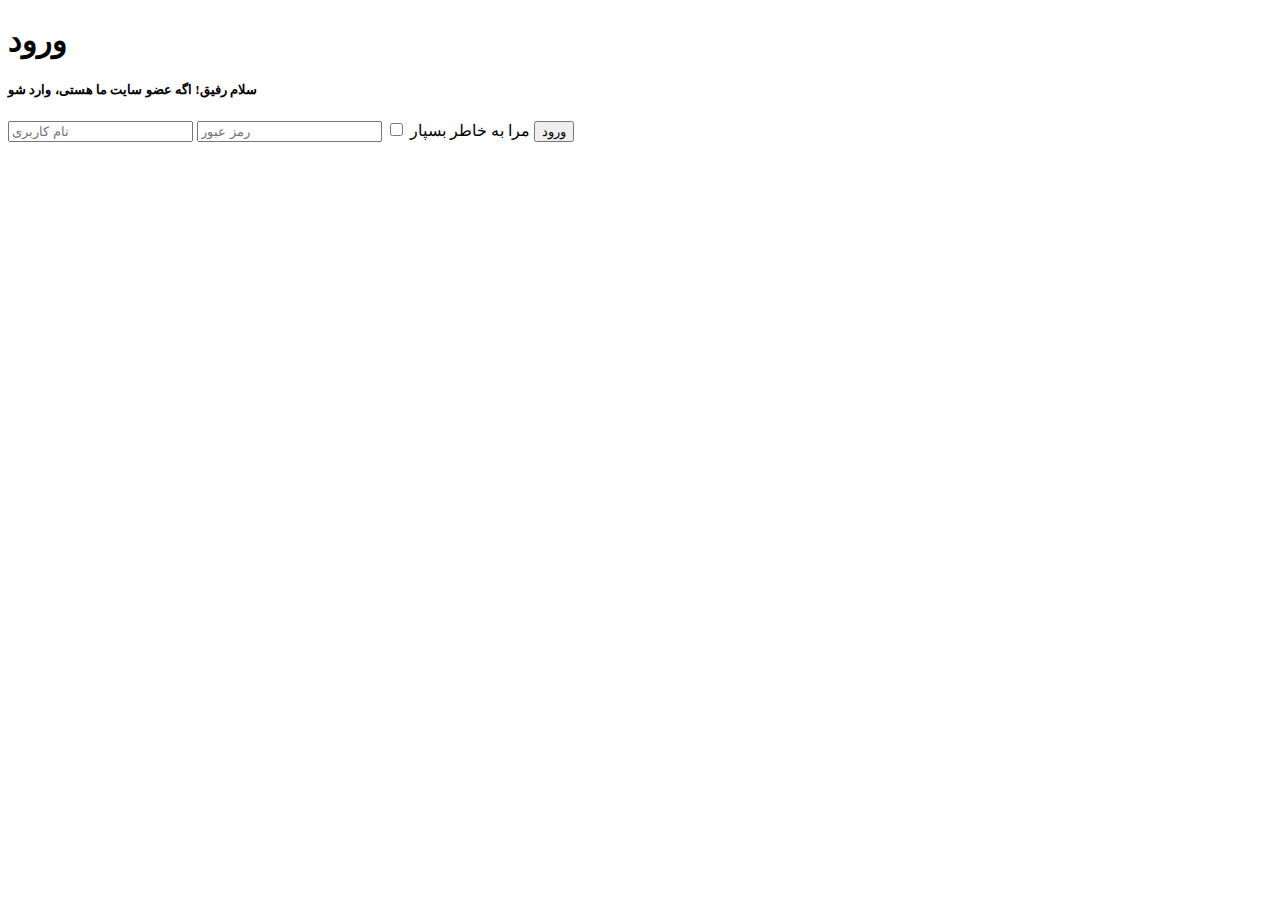
==== BookingWeb/html/login.html @ 05711349 "Add files via upload" ====
<!DOCTYPE html>
<html lang="en">
    <head>
        <meta charset = "UTF-8">
        <meta name="viewport" content="width=device-width, intial-scale=1.0">
        <meta http-equiv="X-UA-Compatible" content="ie-edge">
        <title>صفحه ورود</title>
        <link rel="stylesheet" href="C:\Users\Alireza\Desktop\BookingWeb\css\style.css">
    </head>
    <body>
        <form class="login">
            <h1>ورود</h1>
            <h5>سلام رفیق! اگه عضو سایت ما هستی، وارد شو</h5>
            <input type="text" placeholder="نام کاربری">
            <input type="password" placeholder="رمز عبور">
            <span>
                <input type="checkbox" id="rememberme"/>
                <label for="rememberne">مرا به خاطر بسپار</label>
            </span>
            <input type="submit" class="btn" value="ورود">
        </form>
</body>
</html>
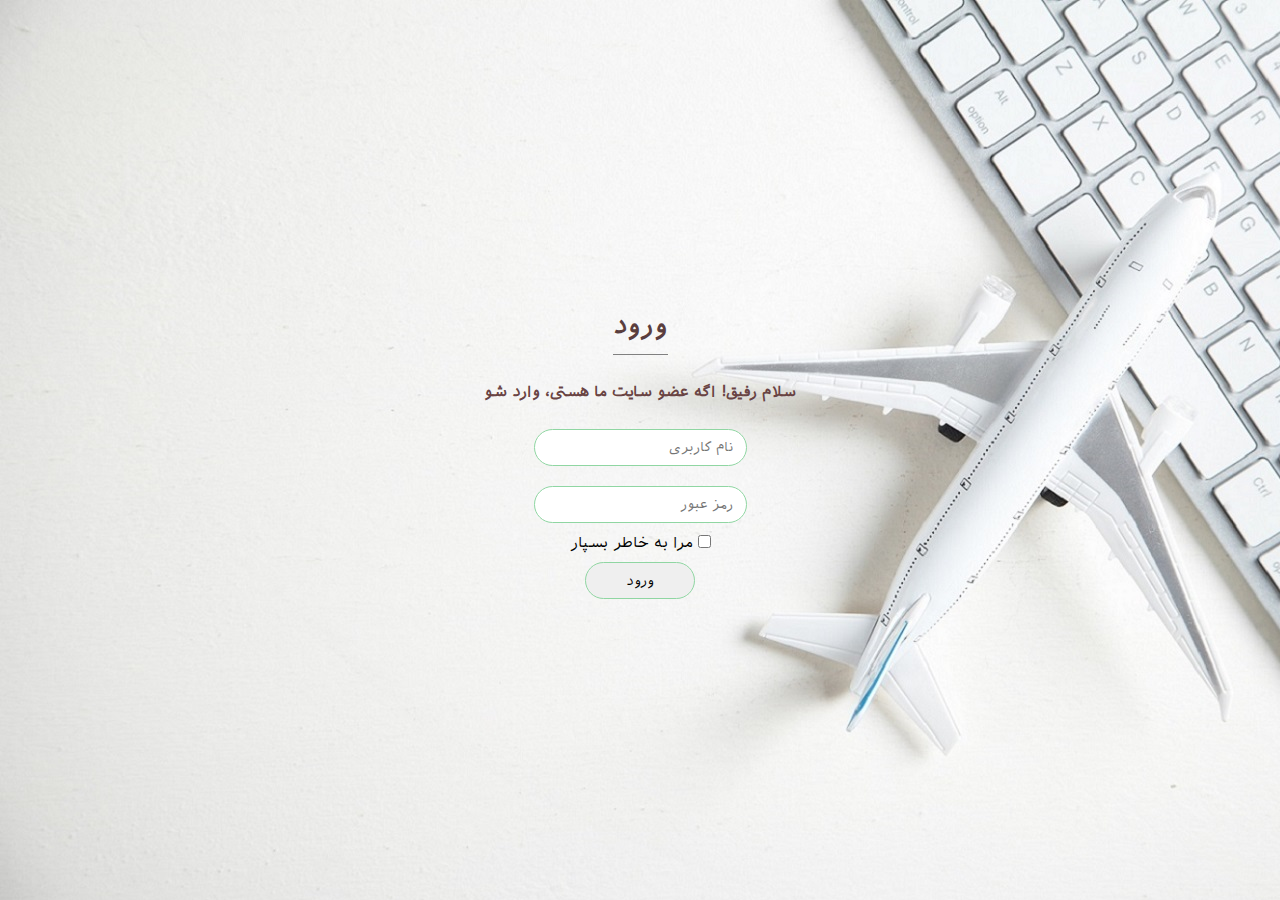
==== commit 4a2051a7: "Add files via upload" ====
--- a/BookingWeb/html/login.html
+++ b/BookingWeb/html/login.html
@@ -5,7 +5,7 @@
         <meta name="viewport" content="width=device-width, intial-scale=1.0">
         <meta http-equiv="X-UA-Compatible" content="ie-edge">
         <title>صفحه ورود</title>
-        <link rel="stylesheet" href="C:\Users\Alireza\Desktop\BookingWeb\css\style.css">
+        <link rel="stylesheet" href="..\css\style.css">
     </head>
     <body>
         <form class="login">
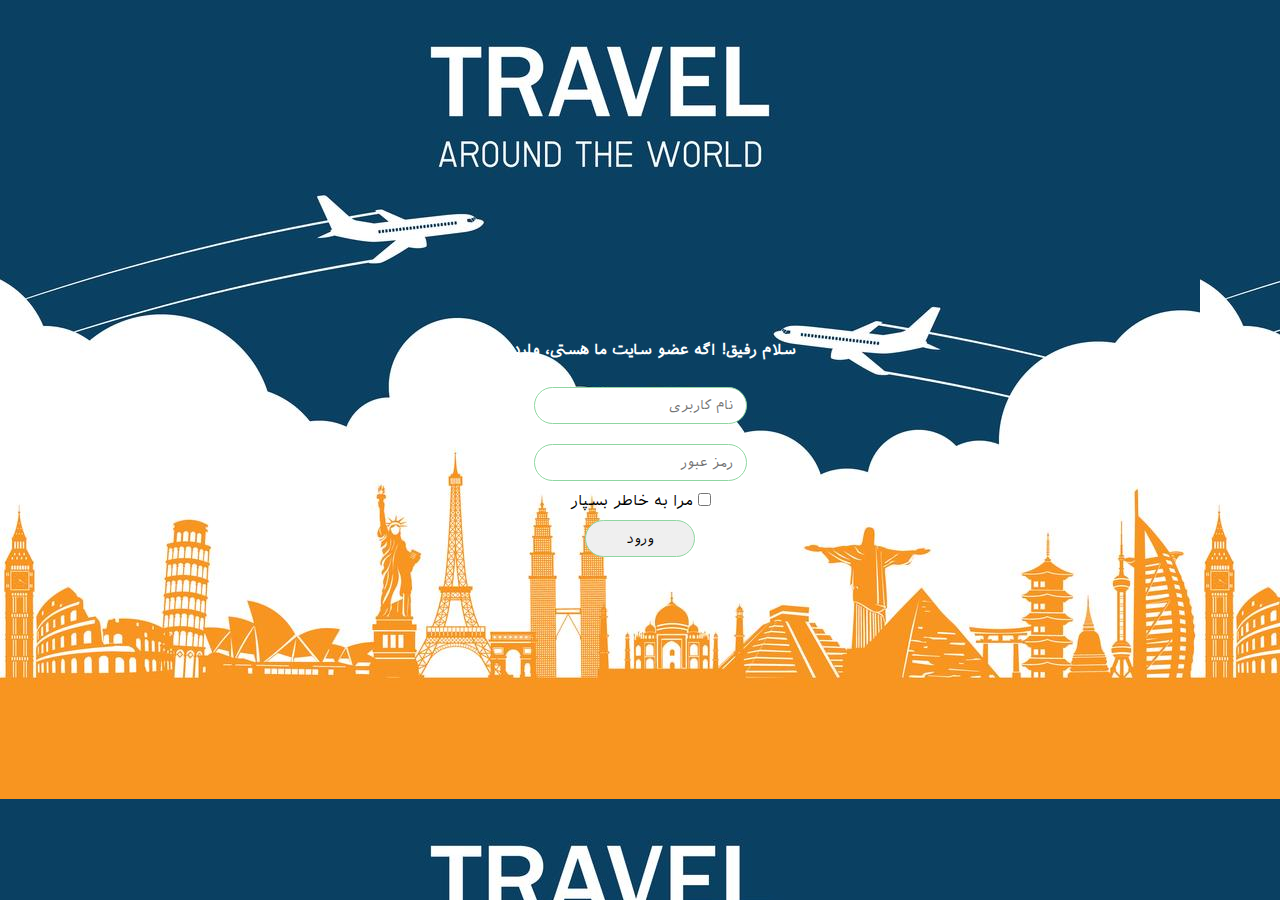
==== commit 1af285b9: "Add files via upload" ====
--- a/BookingWeb/html/login.html
+++ b/BookingWeb/html/login.html
@@ -9,7 +9,7 @@
     </head>
     <body>
         <form class="login">
-            <h1>ورود</h1>
+            <!-- <h1>ورود</h1> -->
             <h5>سلام رفیق! اگه عضو سایت ما هستی، وارد شو</h5>
             <input type="text" placeholder="نام کاربری">
             <input type="password" placeholder="رمز عبور">
